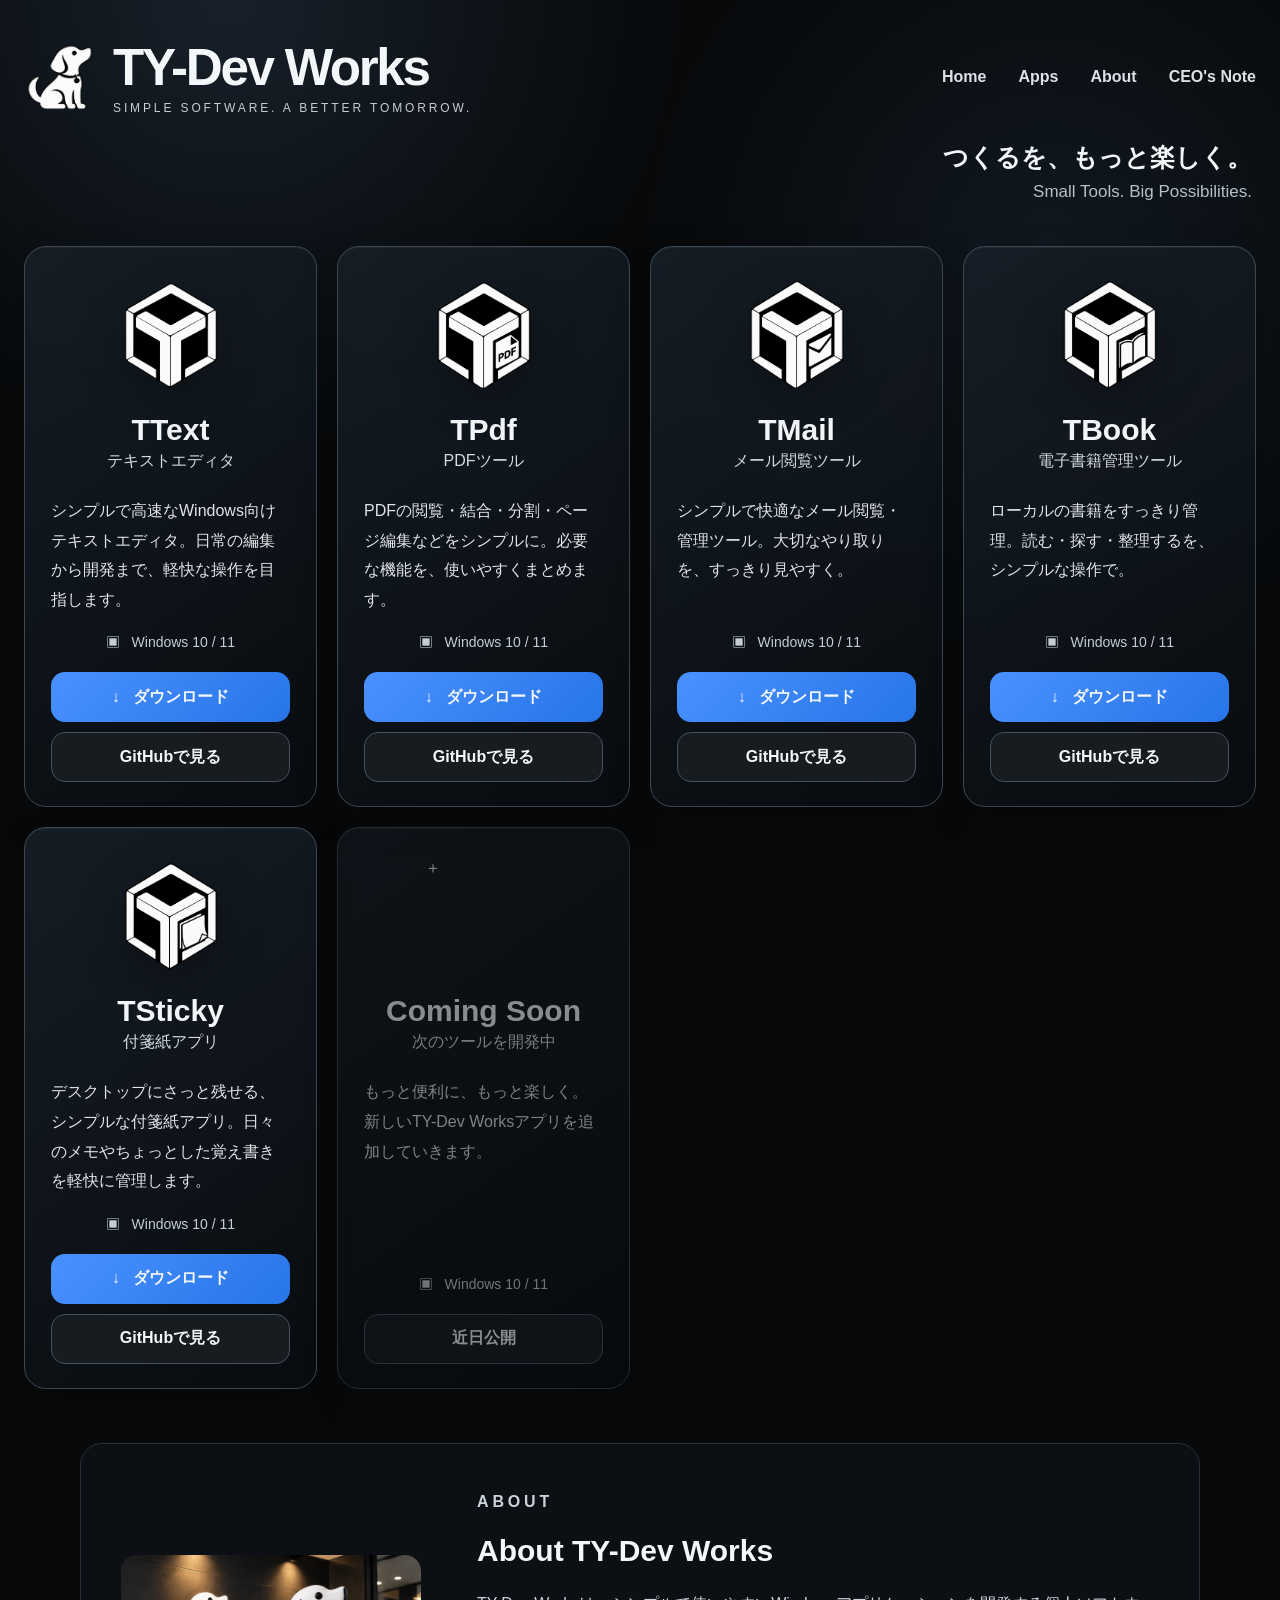
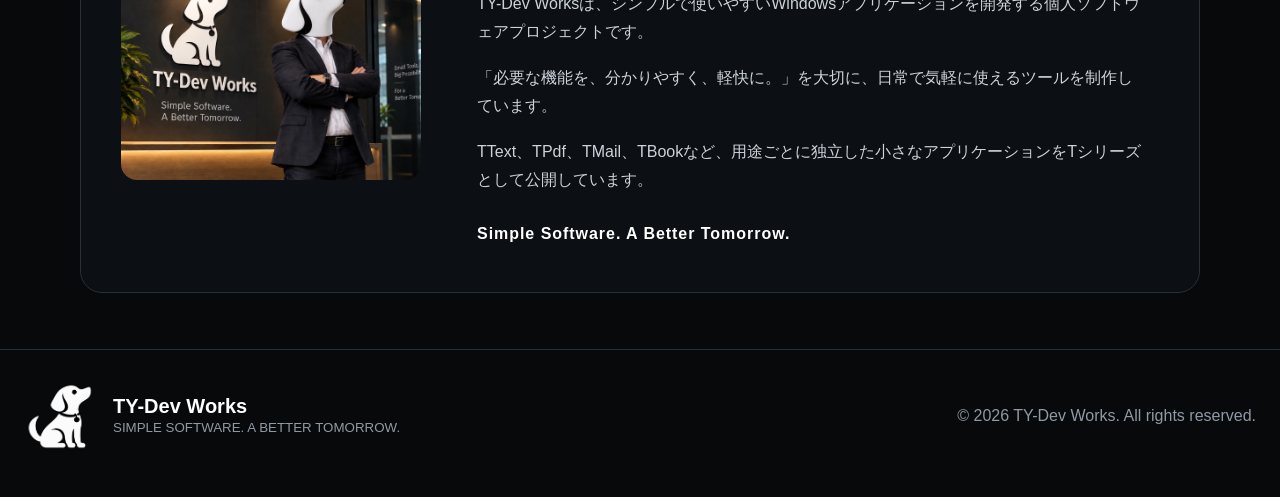
==== index.html @ 6d5f116b "Restore latest GitHub release links on app cards" ====
<!doctype html>
<html lang="ja">
<head>
  <meta charset="utf-8">
  <meta name="viewport" content="width=device-width, initial-scale=1">
  <meta name="color-scheme" content="dark">
  <title>TY-Dev Works | Simple Software.</title>
  <meta name="description" content="TY-Dev WorksのWindows向けシンプルアプリケーション。">
  <link rel="stylesheet" href="assets/css/style.css">
</head>
<body>
<header>
  <div class="wrap nav">
    <a class="brand" href="#">
      <img class="dog" src="assets/images/brand/dog-logo.png" alt="TY-Dev Works">
      <div><div class="brand-name">TY-Dev Works</div><div class="tag">SIMPLE SOFTWARE. A BETTER TOMORROW.</div></div>
    </a>
    <nav><a href="#">Home</a><a href="#apps">Apps</a><a href="#about">About</a><a href="blog/">CEO&#39;s Note</a></nav>
  </div>
</header>

<main class="wrap">
  <section class="hero">
    <div><h1>つくるを、もっと楽しく。</h1><p>Small Tools. Big Possibilities.</p></div>
  </section>

  <section id="apps" class="grid">
    <article class="card">
      <img class="icon" src="assets/images/apps/TText.png" alt="TText"><h2>TText</h2><p class="type">テキストエディタ</p>
      <p class="desc">シンプルで高速なWindows向けテキストエディタ。日常の編集から開発まで、軽快な操作を目指します。</p>
      <div class="os">▣ &nbsp; Windows 10 / 11</div>
      <div class="buttons"><a class="btn download" href="#">↓ &nbsp; ダウンロード</a><a class="btn github" href="https://github.com/t-yamazaki-oz/TText/releases/latest">GitHubで見る</a></div>
    </article>

    <article class="card">
      <img class="icon" src="assets/images/apps/TPdf.png" alt="TPdf"><h2>TPdf</h2><p class="type">PDFツール</p>
      <p class="desc">PDFの閲覧・結合・分割・ページ編集などをシンプルに。必要な機能を、使いやすくまとめます。</p>
      <div class="os">▣ &nbsp; Windows 10 / 11</div>
      <div class="buttons"><a class="btn download" href="#">↓ &nbsp; ダウンロード</a><a class="btn github" href="https://github.com/t-yamazaki-oz/TPdf/releases/latest">GitHubで見る</a></div>
    </article>

    <article class="card">
      <img class="icon" src="assets/images/apps/TMail.png" alt="TMail"><h2>TMail</h2><p class="type">メール閲覧ツール</p>
      <p class="desc">シンプルで快適なメール閲覧・管理ツール。大切なやり取りを、すっきり見やすく。</p>
      <div class="os">▣ &nbsp; Windows 10 / 11</div>
      <div class="buttons"><a class="btn download" href="https://github.com/t-yamazaki-oz/TMail-Releases/releases/download/v1.0.6/T-Mail-v1.0.6-win-x64.zip">↓ &nbsp; ダウンロード</a><a class="btn github" href="https://github.com/t-yamazaki-oz/TMail-Releases/releases/latest">GitHubで見る</a></div>
    </article>

    <article class="card">
      <img class="icon" src="assets/images/apps/TBook.png" alt="TBook"><h2>TBook</h2><p class="type">電子書籍管理ツール</p>
      <p class="desc">ローカルの書籍をすっきり管理。読む・探す・整理するを、シンプルな操作で。</p>
      <div class="os">▣ &nbsp; Windows 10 / 11</div>
      <div class="buttons"><a class="btn download" href="#">↓ &nbsp; ダウンロード</a><a class="btn github" href="https://github.com/t-yamazaki-oz/TBook/releases/latest">GitHubで見る</a></div>
    </article>

    <article class="card">
      <img class="icon" src="assets/images/apps/TSticky.png" alt="TSticky"><h2>TSticky</h2><p class="type">付箋紙アプリ</p>
      <p class="desc">デスクトップにさっと残せる、シンプルな付箋紙アプリ。日々のメモやちょっとした覚え書きを軽快に管理します。</p>
      <div class="os">▣ &nbsp; Windows 10 / 11</div>
      <div class="buttons"><a class="btn download" href="#">↓ &nbsp; ダウンロード</a><a class="btn github" href="https://github.com/t-yamazaki-oz/TSticky/releases/latest">GitHubで見る</a></div>
    </article>

    <article class="card soon">
      <div class="icon">＋</div><h2>Coming Soon</h2><p class="type">次のツールを開発中</p>
      <p class="desc">もっと便利に、もっと楽しく。新しいTY-Dev Worksアプリを追加していきます。</p>
      <div class="os">▣ &nbsp; Windows 10 / 11</div>
      <div class="buttons"><span class="btn github">近日公開</span></div>
    </article>
  </section>
</main>

<section id="about" class="about-section">
  <div class="wrap">
    <div class="about-panel">
      <div class="about-visual">
        <img src="assets/images/brand/about-ty-dev-works.png" alt="TY-Dev Works">
      </div>
      <div class="about-copy">
        <p class="about-kicker">ABOUT</p>
        <h2>About TY-Dev Works</h2>
        <p>TY-Dev Worksは、シンプルで使いやすいWindowsアプリケーションを開発する個人ソフトウェアプロジェクトです。</p>
        <p>「必要な機能を、分かりやすく、軽快に。」を大切に、日常で気軽に使えるツールを制作しています。</p>
        <p>TText、TPdf、TMail、TBookなど、用途ごとに独立した小さなアプリケーションをTシリーズとして公開しています。</p>
        <p class="about-message">Simple Software. A Better Tomorrow.</p>
      </div>
    </div>
  </div>
</section>

<footer>
  <div class="wrap footer">
    <div class="brand"><img class="dog" src="assets/images/brand/dog-logo.png" alt=""><div><strong>TY-Dev Works</strong><br><small>SIMPLE SOFTWARE. A BETTER TOMORROW.</small></div></div>
    <div>© 2026 TY-Dev Works. All rights reserved.</div>
  </div>
</footer>
</body>
</html>
---- assets/css/style.css ----
:root{
  --bg:#07090b; --panel:#0d1116; --panel2:#11171d; --text:#f4f7fa;
  --muted:#9aa6b2; --line:#26313b; --accent:#4a91ff;
  --radius:22px; --max:1500px;
}
*{box-sizing:border-box}
html{scroll-behavior:smooth}
body{
  margin:0; color:var(--text); background:
  radial-gradient(circle at 18% 0%,#17202a 0,transparent 28rem),
  radial-gradient(circle at 82% 12%,#101820 0,transparent 25rem),var(--bg);
  font-family:Inter,ui-sans-serif,-apple-system,BlinkMacSystemFont,"Segoe UI",
  "Noto Sans JP",sans-serif;
}
a{color:inherit;text-decoration:none}
.wrap{width:min(calc(100% - 48px),var(--max));margin:auto}
header{padding:38px 0 26px}
.nav{display:flex;align-items:center;justify-content:space-between;gap:30px}
.brand{display:flex;align-items:center;gap:17px}
.dog{width:72px;height:72px;display:block;object-fit:contain}
.brand-name{font-size:clamp(32px,4vw,58px);font-weight:800;letter-spacing:-.045em}
.tag{font-size:12px;letter-spacing:.24em;color:#c7cdd3;margin-top:4px}
nav{display:flex;gap:32px;color:#dce1e6;font-weight:600}
nav a:hover{color:white}
.hero{display:flex;justify-content:flex-end;padding:0 4px 44px}
.hero div{text-align:right}
.hero h1{font-size:25px;margin:0 0 8px;font-weight:600}
.hero p{margin:0;color:#b7c0c9;font-size:17px}
.grid{display:grid;grid-template-columns:repeat(4,minmax(0,1fr));gap:20px;padding-bottom:42px}
.card{
  min-height:500px;padding:30px 26px 24px;border:1px solid #3b4854;border-radius:var(--radius);
  background:linear-gradient(145deg,rgba(22,30,38,.94),rgba(8,12,16,.97));
  box-shadow:inset 0 1px rgba(255,255,255,.05),0 16px 40px rgba(0,0,0,.2);
  display:flex;flex-direction:column;transition:.2s ease;
}
.card:hover{transform:translateY(-4px);border-color:#647483}
.icon{
  width:118px;height:118px;margin:0 auto 18px;display:block;object-fit:contain;
  filter:drop-shadow(0 12px 22px rgba(0,0,0,.28));
}
.card h2{text-align:center;font-size:30px;margin:0 0 4px}
.type{text-align:center;color:#d5dbe1;margin:0 0 24px}
.desc{line-height:1.85;color:#e1e5e9;margin:0 0 20px;flex:1}
.os{text-align:center;color:#c6cdd4;margin-bottom:20px;font-size:14px}
.buttons{display:grid;gap:10px}
.btn{
  min-height:50px;border-radius:14px;display:flex;align-items:center;justify-content:center;
  font-weight:700;border:1px solid #46515c;transition:.15s ease;
}
.download{background:linear-gradient(135deg,var(--accent),#2775e8);border:0}
.btn:hover{filter:brightness(1.12);transform:translateY(-1px)}
.github{background:#171c21}
.soon{opacity:.55}
footer{border-top:1px solid var(--line);padding:30px 0 45px;color:#8f9aa5}
.footer{display:flex;justify-content:space-between;align-items:center;gap:20px}
.footer strong{color:#fff;font-size:20px}
@media(max-width:1100px){.grid{grid-template-columns:repeat(2,1fr)}}
@media(max-width:650px){
  .wrap{width:min(calc(100% - 28px),var(--max))}
  nav{display:none}.hero{justify-content:flex-start;padding-top:20px}.hero div{text-align:left}
  .grid{grid-template-columns:1fr}.card{min-height:440px}.dog{width:52px;height:52px;font-size:42px}
  .footer{align-items:flex-start;flex-direction:column}
}

.about-section{padding:12px 0 56px}
.about-panel{
  max-width:1120px;margin:0 auto;padding:34px 40px;border:1px solid var(--line);
  border-radius:var(--radius);background:rgba(13,17,22,.78);
  display:grid;grid-template-columns:300px minmax(0,1fr);gap:56px;align-items:center;
}
.about-visual{width:300px;overflow:hidden;border-radius:16px;background:#050708}
.about-visual img{width:100%;height:225px;display:block;object-fit:cover}
.about-copy{padding:10px 12px 10px 0;max-width:none}
.about-kicker{margin:0 0 8px;color:var(--muted);font-size:12px;font-weight:700;letter-spacing:.24em}
.about-panel h2{margin:0 0 22px;font-size:30px}
.about-panel p{margin:0 0 18px;color:#cbd3da;line-height:1.75;font-size:16px}
.about-panel .about-message{margin:26px 0 0;color:#fff;font-weight:700;letter-spacing:.06em}
@media(max-width:850px){
  .about-panel{grid-template-columns:1fr;gap:24px;padding:24px}
  .about-visual{width:min(100%,420px);margin:0 auto}
  .about-visual img{height:auto;aspect-ratio:16/10}
  .about-copy{padding:0 6px 8px}
}
@media(max-width:650px){.about-panel{padding:14px}.about-panel h2{font-size:26px}}
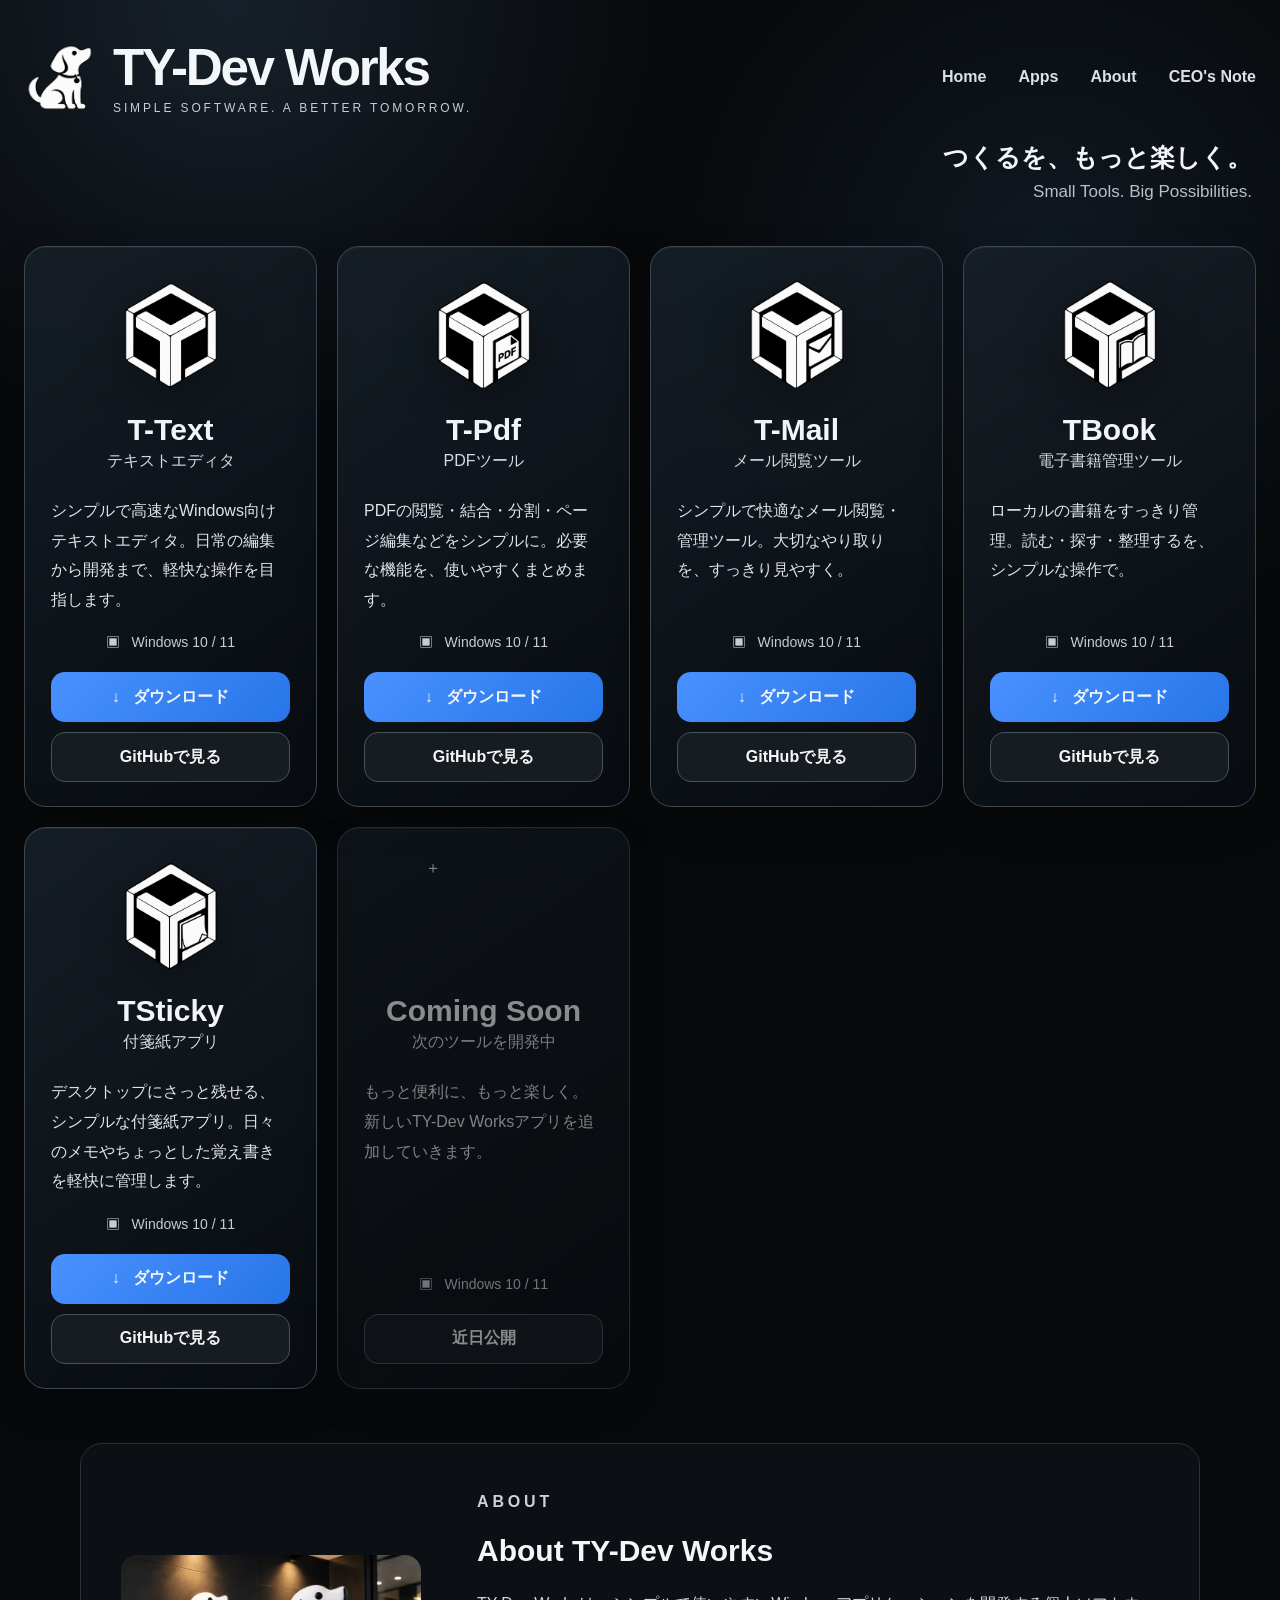
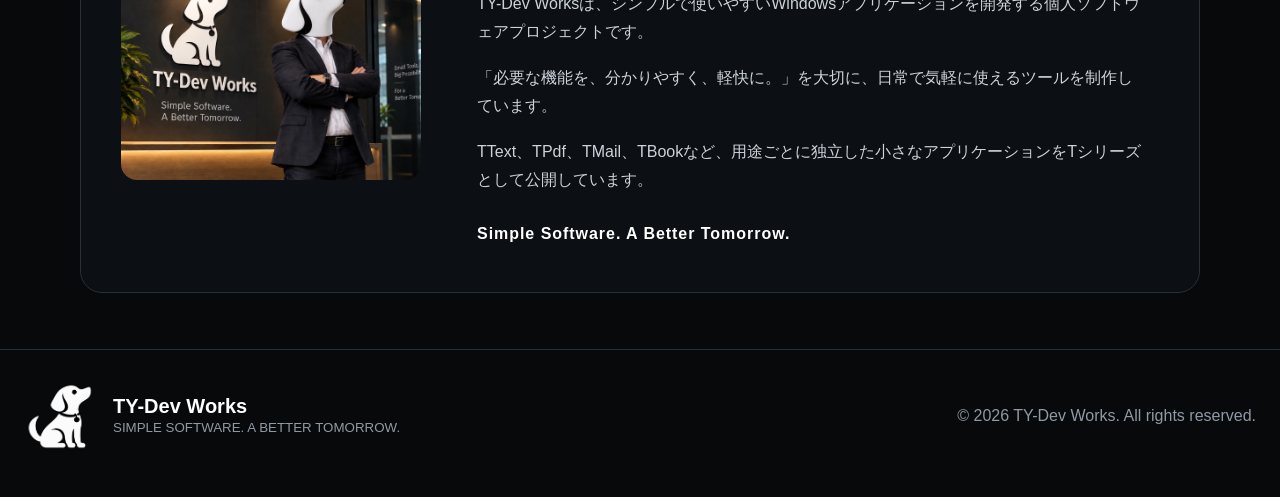
==== commit 5debc0cb: "Update index.html" ====
--- a/index.html
+++ b/index.html
@@ -7,6 +7,7 @@
   <title>TY-Dev Works | Simple Software.</title>
   <meta name="description" content="TY-Dev WorksのWindows向けシンプルアプリケーション。">
   <link rel="stylesheet" href="assets/css/style.css">
+  <link rel="icon" type="image/png" href="assets/images/brand/favicon.png">
 </head>
 <body>
 <header>
@@ -26,35 +27,35 @@
 
   <section id="apps" class="grid">
     <article class="card">
-      <img class="icon" src="assets/images/apps/TText.png" alt="TText"><h2>TText</h2><p class="type">テキストエディタ</p>
+      <img class="icon" src="assets/images/apps/TText.png" alt="TText"><h2>T-Text</h2><p class="type">テキストエディタ</p>
       <p class="desc">シンプルで高速なWindows向けテキストエディタ。日常の編集から開発まで、軽快な操作を目指します。</p>
       <div class="os">▣ &nbsp; Windows 10 / 11</div>
-      <div class="buttons"><a class="btn download" href="#">↓ &nbsp; ダウンロード</a><a class="btn github" href="https://github.com/t-yamazaki-oz/TText/releases/latest">GitHubで見る</a></div>
+      <div class="buttons"><a class="btn download" href="https://github.com/t-yamazaki-oz/TText-Releases/releases/download/v1.0.10/T-Text-v1.0.10-win-x64.zip">↓ &nbsp; ダウンロード</a><a class="btn github" href="https://github.com/t-yamazaki-oz/TText-Releases/releases/latest">GitHubで見る</a></div>
     </article>
 
     <article class="card">
-      <img class="icon" src="assets/images/apps/TPdf.png" alt="TPdf"><h2>TPdf</h2><p class="type">PDFツール</p>
+      <img class="icon" src="assets/images/apps/TPdf.png" alt="TPdf"><h2>T-Pdf</h2><p class="type">PDFツール</p>
       <p class="desc">PDFの閲覧・結合・分割・ページ編集などをシンプルに。必要な機能を、使いやすくまとめます。</p>
       <div class="os">▣ &nbsp; Windows 10 / 11</div>
-      <div class="buttons"><a class="btn download" href="#">↓ &nbsp; ダウンロード</a><a class="btn github" href="https://github.com/t-yamazaki-oz/TPdf/releases/latest">GitHubで見る</a></div>
+      <div class="buttons"><a class="btn download" href="https://github.com/t-yamazaki-oz/TPdf-Releases/releases/download/v1.2.13/T-Pdf-v1.2.13-win-x64.zip">↓ &nbsp; ダウンロード</a><a class="btn github" href="https://github.com/t-yamazaki-oz/TPdf-Releases/releases/latest">GitHubで見る</a></div>
     </article>
 
     <article class="card">
-      <img class="icon" src="assets/images/apps/TMail.png" alt="TMail"><h2>TMail</h2><p class="type">メール閲覧ツール</p>
+      <img class="icon" src="assets/images/apps/TMail.png" alt="TMail"><h2>T-Mail</h2><p class="type">メール閲覧ツール</p>
       <p class="desc">シンプルで快適なメール閲覧・管理ツール。大切なやり取りを、すっきり見やすく。</p>
       <div class="os">▣ &nbsp; Windows 10 / 11</div>
       <div class="buttons"><a class="btn download" href="https://github.com/t-yamazaki-oz/TMail-Releases/releases/download/v1.0.6/T-Mail-v1.0.6-win-x64.zip">↓ &nbsp; ダウンロード</a><a class="btn github" href="https://github.com/t-yamazaki-oz/TMail-Releases/releases/latest">GitHubで見る</a></div>
     </article>
 
     <article class="card">
-      <img class="icon" src="assets/images/apps/TBook.png" alt="TBook"><h2>TBook</h2><p class="type">電子書籍管理ツール</p>
+      <img class="icon" src="assets/images/apps/TBook.png" alt="T-Book"><h2>TBook</h2><p class="type">電子書籍管理ツール</p>
       <p class="desc">ローカルの書籍をすっきり管理。読む・探す・整理するを、シンプルな操作で。</p>
       <div class="os">▣ &nbsp; Windows 10 / 11</div>
       <div class="buttons"><a class="btn download" href="#">↓ &nbsp; ダウンロード</a><a class="btn github" href="https://github.com/t-yamazaki-oz/TBook/releases/latest">GitHubで見る</a></div>
     </article>
 
     <article class="card">
-      <img class="icon" src="assets/images/apps/TSticky.png" alt="TSticky"><h2>TSticky</h2><p class="type">付箋紙アプリ</p>
+      <img class="icon" src="assets/images/apps/TSticky.png" alt="T-Sticky"><h2>TSticky</h2><p class="type">付箋紙アプリ</p>
       <p class="desc">デスクトップにさっと残せる、シンプルな付箋紙アプリ。日々のメモやちょっとした覚え書きを軽快に管理します。</p>
       <div class="os">▣ &nbsp; Windows 10 / 11</div>
       <div class="buttons"><a class="btn download" href="#">↓ &nbsp; ダウンロード</a><a class="btn github" href="https://github.com/t-yamazaki-oz/TSticky/releases/latest">GitHubで見る</a></div>
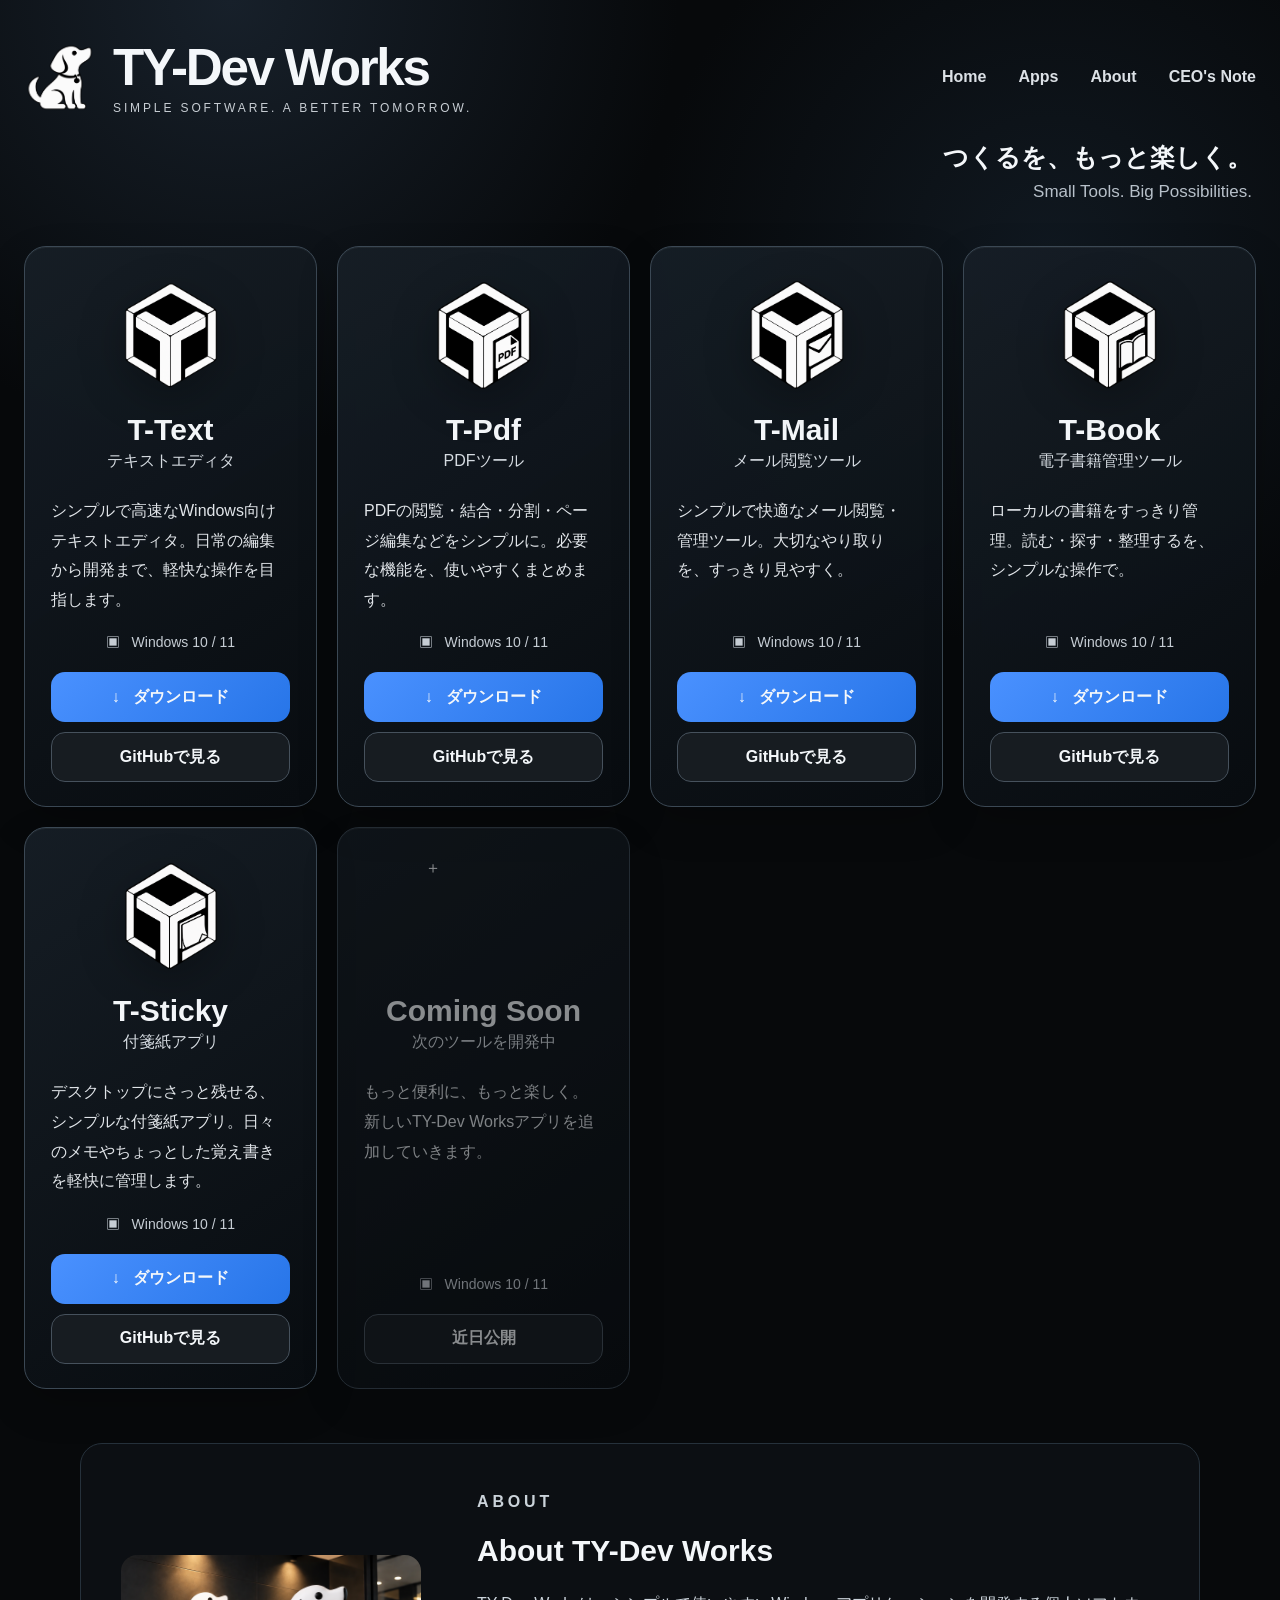
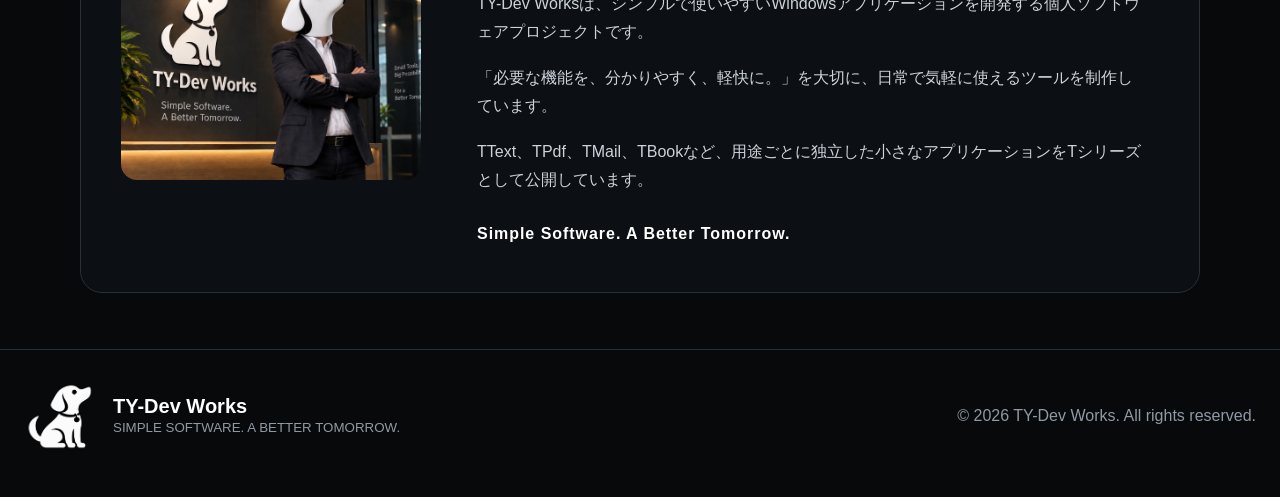
==== commit b23ecdc2: "Update index.html" ====
--- a/index.html
+++ b/index.html
@@ -27,35 +27,35 @@
 
   <section id="apps" class="grid">
     <article class="card">
-      <img class="icon" src="assets/images/apps/TText.png" alt="TText"><h2>T-Text</h2><p class="type">テキストエディタ</p>
+      <img class="icon" src="assets/images/apps/TText.png" alt="T-Text"><h2>T-Text</h2><p class="type">テキストエディタ</p>
       <p class="desc">シンプルで高速なWindows向けテキストエディタ。日常の編集から開発まで、軽快な操作を目指します。</p>
       <div class="os">▣ &nbsp; Windows 10 / 11</div>
       <div class="buttons"><a class="btn download" href="https://github.com/t-yamazaki-oz/TText-Releases/releases/download/v1.0.10/T-Text-v1.0.10-win-x64.zip">↓ &nbsp; ダウンロード</a><a class="btn github" href="https://github.com/t-yamazaki-oz/TText-Releases/releases/latest">GitHubで見る</a></div>
     </article>
 
     <article class="card">
-      <img class="icon" src="assets/images/apps/TPdf.png" alt="TPdf"><h2>T-Pdf</h2><p class="type">PDFツール</p>
+      <img class="icon" src="assets/images/apps/TPdf.png" alt="T-Pdf"><h2>T-Pdf</h2><p class="type">PDFツール</p>
       <p class="desc">PDFの閲覧・結合・分割・ページ編集などをシンプルに。必要な機能を、使いやすくまとめます。</p>
       <div class="os">▣ &nbsp; Windows 10 / 11</div>
       <div class="buttons"><a class="btn download" href="https://github.com/t-yamazaki-oz/TPdf-Releases/releases/download/v1.2.13/T-Pdf-v1.2.13-win-x64.zip">↓ &nbsp; ダウンロード</a><a class="btn github" href="https://github.com/t-yamazaki-oz/TPdf-Releases/releases/latest">GitHubで見る</a></div>
     </article>
 
     <article class="card">
-      <img class="icon" src="assets/images/apps/TMail.png" alt="TMail"><h2>T-Mail</h2><p class="type">メール閲覧ツール</p>
+      <img class="icon" src="assets/images/apps/TMail.png" alt="T-Mail"><h2>T-Mail</h2><p class="type">メール閲覧ツール</p>
       <p class="desc">シンプルで快適なメール閲覧・管理ツール。大切なやり取りを、すっきり見やすく。</p>
       <div class="os">▣ &nbsp; Windows 10 / 11</div>
       <div class="buttons"><a class="btn download" href="https://github.com/t-yamazaki-oz/TMail-Releases/releases/download/v1.0.6/T-Mail-v1.0.6-win-x64.zip">↓ &nbsp; ダウンロード</a><a class="btn github" href="https://github.com/t-yamazaki-oz/TMail-Releases/releases/latest">GitHubで見る</a></div>
     </article>
 
     <article class="card">
-      <img class="icon" src="assets/images/apps/TBook.png" alt="T-Book"><h2>TBook</h2><p class="type">電子書籍管理ツール</p>
+      <img class="icon" src="assets/images/apps/TBook.png" alt="T-Book"><h2>T-Book</h2><p class="type">電子書籍管理ツール</p>
       <p class="desc">ローカルの書籍をすっきり管理。読む・探す・整理するを、シンプルな操作で。</p>
       <div class="os">▣ &nbsp; Windows 10 / 11</div>
       <div class="buttons"><a class="btn download" href="#">↓ &nbsp; ダウンロード</a><a class="btn github" href="https://github.com/t-yamazaki-oz/TBook/releases/latest">GitHubで見る</a></div>
     </article>
 
     <article class="card">
-      <img class="icon" src="assets/images/apps/TSticky.png" alt="T-Sticky"><h2>TSticky</h2><p class="type">付箋紙アプリ</p>
+      <img class="icon" src="assets/images/apps/TSticky.png" alt="T-Sticky"><h2>T-Sticky</h2><p class="type">付箋紙アプリ</p>
       <p class="desc">デスクトップにさっと残せる、シンプルな付箋紙アプリ。日々のメモやちょっとした覚え書きを軽快に管理します。</p>
       <div class="os">▣ &nbsp; Windows 10 / 11</div>
       <div class="buttons"><a class="btn download" href="#">↓ &nbsp; ダウンロード</a><a class="btn github" href="https://github.com/t-yamazaki-oz/TSticky/releases/latest">GitHubで見る</a></div>
